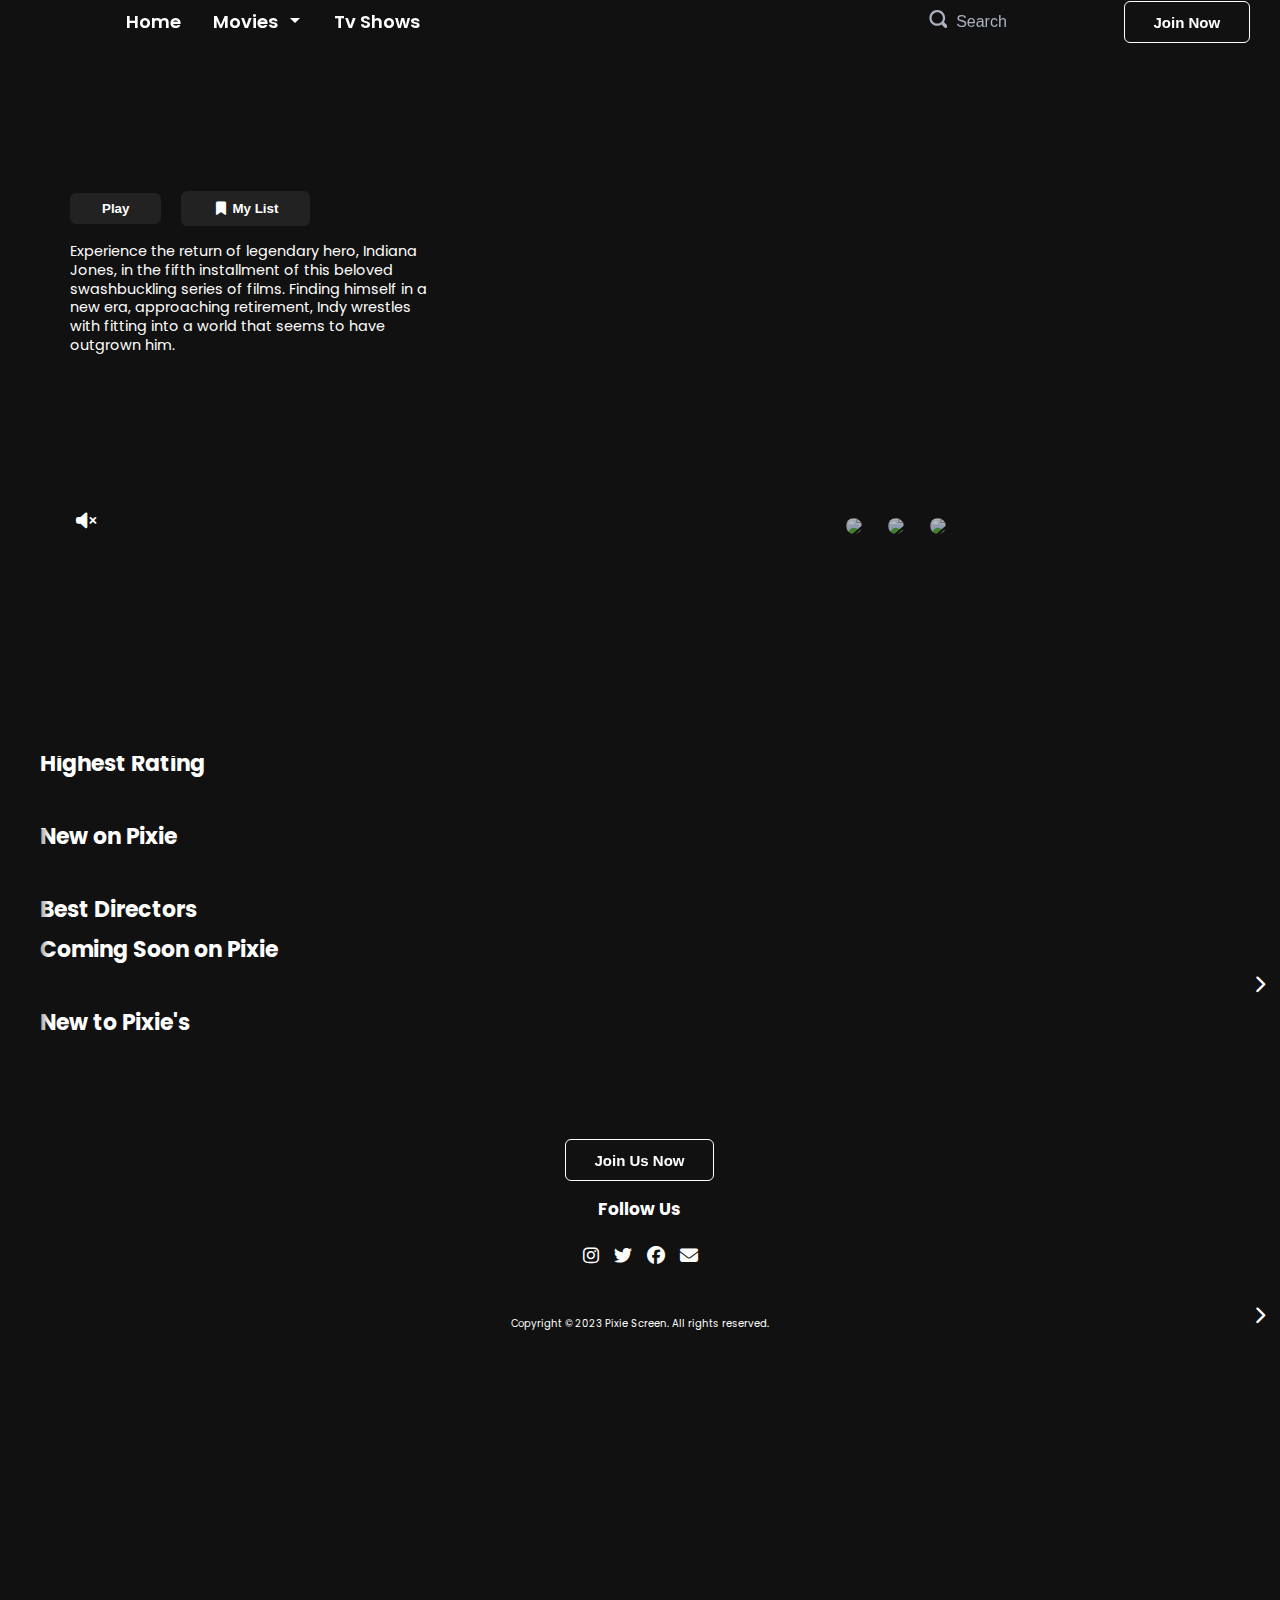
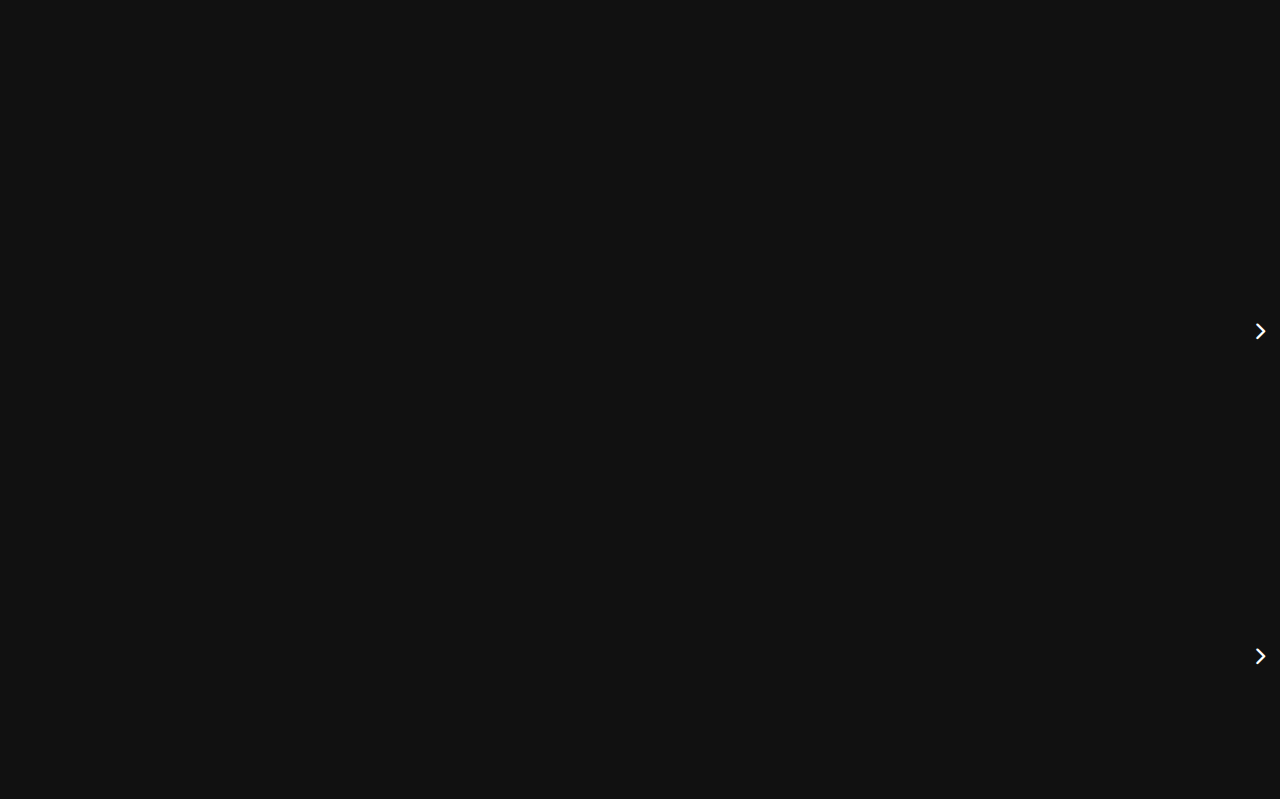
==== index.html @ b6ad453c "Add files via upload" ====
<!DOCTYPE html>
<html lang="en">
<head>
    <meta charset="UTF-8">
    <meta name="viewport" content="width=device-width, initial-scale=1.0">
    <title>PixieScreen</title>
    <link href='https://unpkg.com/boxicons@2.1.4/css/boxicons.min.css' rel='stylesheet'>
    <link rel="shortcut icon" sizes="48x48" href="images/titlelogo.svg" type="image/x-icon">
    <link rel="stylesheet" href="styles.css">
    <link rel="stylesheet" href="homepage.css">
    <link rel="stylesheet" href="responsive.css">
    <link href="https://fonts.googleapis.com/icon?family=Material+Icons" rel="stylesheet">
    <link rel="stylesheet" href="https://cdnjs.cloudflare.com/ajax/libs/font-awesome/6.2.1/css/all.min.css">
    <link rel="stylesheet" href="https://cdnjs.cloudflare.com/ajax/libs/font-awesome/4.7.0/css/font-awesome.min.css">
</head>
<body>
    
    <!-- Navigation -->
    <div class="nav" id="nav">
        <div class="nav-left">
            <img src="images/logo.svg" alt="" class="nav__logo">
            <ul class="nav-links">
                <li class="nav-link"><a href="#">Home</a></li>
                <li class="nav-link movies">
                    <a href="moviespage.html">Movies
                        <span class="material-icons dropdown-icon">
                            arrow_drop_down
                        </span>
                    </a>
                    <ul class="dropdown">
                        <li><a href="topmoviepage.html">Top Movies</a></li>
                        <li><a href="genrepage.html">Genre</a></li>
                    </ul>
                </li>
                <li class="nav-link"><a href="#">Tv Shows</a></li>
            </ul>
        </div>
        <div class="nav-right">
            <div class="inputBox_container">
                <a href="#"> <!--add here to link the search icon to search page -->
                    <svg class="search_icon" xmlns="http://www.w3.org/2000/svg" viewBox="0 0 48 48" alt="search icon">
                        <path d="M46.599 46.599a4.498 4.498 0 0 1-6.363 0l-7.941-7.941C29.028 40.749 25.167 42 21 42 9.402 42 0 32.598 
                                 0 21S9.402 0 21 0s21 9.402 21 21c0 4.167-1.251 8.028-3.342 11.295l7.941 7.941a4.498 4.498 0 0 1 0 6.363zM21 
                                 6C12.717 6 6 12.714 6 21s6.717 15 15 15c8.286 0 15-6.714 15-15S29.286 6 21 6z">
                        </path>
                    </svg>
                </a>
                <input class="inputBox" id="inputBox" type="text" placeholder="Search">
              </div>
            <button class="btn">Join Now</button>
        </div>
    </div>

    <!--Header-->
    <div class="banner" id="banner">
        <!-- <img class="banner__image" src="images/home2.jpg" alt=""> -->
        <div class="videoslider">
            <video id="banner-video" class="banner__video" autoplay muted loop>
                <source src="https://dl.dropboxusercontent.com/scl/fi/ovtzjc2kby6nh44h8yila/aquamantrailer.mp4?rlkey=3hn32ww9vm2x56pfpcq4fz0cw&dl=0" type="video/mp4">
            </video>
            <ul class="navigation">
                <li onclick="changeVideo(0)"><img src="images/thumbnail/aquamanthumb.jpg"></li>
                <li onclick="changeVideo(1)"><img src="images/thumbnail/fast7thumb.jpg"></li>
                <li onclick="changeVideo(2)"><img src="images/thumbnail/missionimposibblethumb.jpg"></li>
            </ul>
        </div>

        <div class="banner__contents">
            <h1 class="banner__title">
                <img src="images/titles/aquamantitle.png" alt="">
            </h1>
            <div class="banner__buttons">
                <button class="banner__button">Play</button>
                <button class="banner__button"><i class="banner-bookmark fa-solid fa-bookmark"></i>My List</button>
            </div>
            <div class="banner__description">
                Experience the return of legendary hero, Indiana Jones, in the fifth installment of this beloved swashbuckling 
                series of films. Finding himself in a new era, approaching retirement, Indy wrestles with fitting into a world that 
                seems to have outgrown him. 
            </div>
            <div class="mute">
                <a id="muteButton" href="#">
                    <i id="muteIcon" class="fas fa-volume-mute"></i>
                </a>
            </div>
        </div>
        <div class="banner--fadeBottom"></div>
    </div>

    <!--Highest Ratings-->
    <div class="row firstRow">
        <h2 class="titles">Highest Rating</h2>
        <div class="leftBtn">
            <a id="leftButton" href="#">
                <i id="leftIcon" class="fas fa-solid fa-chevron-left"></i>
            </a>
        </div>
        <div class="fadeRight"></div>
        <div class="row_posters">

            <!-- Start of movie card -->

            <div class="movie-card">
                <img src="images/HighestRating/coming1.jpg" alt="" class="row_poster row_posterLarge">
                <div class="movie-info">
                    <div class="movie-details">
                        <p class="movie-title">Venom (2018)</p>
                        <div class="movie-btns">
                            <button class="movie-btn watchButton" data-video="https://dl.dropboxusercontent.com/scl/fi/8om855jbzgw4jmiy310x6/homecoming.mp4?rlkey=1jggpo54aev08nsxltt621ha5&dl=0">
                                Watch
                            </button>
                            <button class="movie-btn"><i class="fa-solid fa-bookmark"></i>Watchlist</button>
                        </div>
                        <p class="synopsis">A failed reporter is bonded to an alien entity, one of many 
                           symbiotes who have invaded Earth. But the being takes a liking to 
                           Earth and decides to protect it.
                        </p>
                        <div class="rating">
                            <i class="fas fa-solid fa-star"></i>
                            <i class="fas fa-solid fa-star"></i>
                            <i class="fas fa-solid fa-star"></i>
                            <i class="fas fa-solid fa-star"></i>
                            <i class="fa-regular fa-star"></i>
                            <span class="rate">4/5</span>
                        </div>
                        <div class="tags">
                            <span class="tag">Sci-Fi</span>
                            <span class="tag">Action</span>
                        </div>
                    </div>
                </div>
            </div>

            <div class="movie-card">
                <img src="images/HighestRating/coming2.jpg" alt="" class="row_poster row_posterLarge">
                <div class="movie-info">
                    <div class="movie-details">
                        <p class="movie-title">Venom (2018)</p>
                        <div class="movie-btns">
                            <button class="movie-btn">Watch</button>
                            <button class="movie-btn"><i class="fa-solid fa-bookmark"></i>Watchlist</button>
                        </div>
                        <p class="synopsis">A failed reporter is bonded to an alien entity, one of many 
                           symbiotes who have invaded Earth. But the being takes a liking to 
                           Earth and decides to protect it.
                        </p>
                        <div class="rating">
                            <i class="fas fa-solid fa-star"></i>
                            <i class="fas fa-solid fa-star"></i>
                            <i class="fas fa-solid fa-star"></i>
                            <i class="fas fa-solid fa-star"></i>
                            <i class="fa-regular fa-star"></i>
                            <span class="rate">4/5</span>
                        </div>
                        <div class="tags">
                            <span class="tag">Sci-Fi</span>
                            <span class="tag">Action</span>
                        </div>
                    </div>
                </div>
            </div>

            <div class="movie-card">
                <img src="images/HighestRating/coming3.jpg" alt="" class="row_poster row_posterLarge">
                <div class="movie-info">
                    <div class="movie-details">
                        <p class="movie-title">Venom (2018)</p>
                        <div class="movie-btns">
                            <button class="movie-btn">Watch</button>
                            <button class="movie-btn"><i class="fa-solid fa-bookmark"></i>Watchlist</button>
                        </div>
                        <p class="synopsis">A failed reporter is bonded to an alien entity, one of many 
                           symbiotes who have invaded Earth. But the being takes a liking to 
                           Earth and decides to protect it.
                        </p>
                        <div class="rating">
                            <i class="fas fa-solid fa-star"></i>
                            <i class="fas fa-solid fa-star"></i>
                            <i class="fas fa-solid fa-star"></i>
                            <i class="fas fa-solid fa-star"></i>
                            <i class="fa-regular fa-star"></i>
                            <span class="rate">4/5</span>
                        </div>
                        <div class="tags">
                            <span class="tag">Sci-Fi</span>
                            <span class="tag">Action</span>
                        </div>
                    </div>
                </div>
            </div>

            <div class="movie-card">
                <img src="images/HighestRating/coming4.jpg" alt="" class="row_poster row_posterLarge">
                <div class="movie-info">
                    <div class="movie-details">
                        <p class="movie-title">Venom (2018)</p>
                        <div class="movie-btns">
                            <button class="movie-btn">Watch</button>
                            <button class="movie-btn"><i class="fa-solid fa-bookmark"></i>Watchlist</button>
                        </div>
                        <p class="synopsis">A failed reporter is bonded to an alien entity, one of many 
                           symbiotes who have invaded Earth. But the being takes a liking to 
                           Earth and decides to protect it.
                        </p>
                        <div class="rating">
                            <i class="fas fa-solid fa-star"></i>
                            <i class="fas fa-solid fa-star"></i>
                            <i class="fas fa-solid fa-star"></i>
                            <i class="fas fa-solid fa-star"></i>
                            <i class="fa-regular fa-star"></i>
                            <span class="rate">4/5</span>
                        </div>
                        <div class="tags">
                            <span class="tag">Sci-Fi</span>
                            <span class="tag">Action</span>
                        </div>
                    </div>
                </div>
            </div>

            <div class="movie-card">
                <img src="images/HighestRating/coming5.jpg" alt="" class="row_poster row_posterLarge">
                <div class="movie-info">
                    <div class="movie-details">
                        <p class="movie-title">Venom (2018)</p>
                        <div class="movie-btns">
                            <button class="movie-btn">Watch</button>
                            <button class="movie-btn"><i class="fa-solid fa-bookmark"></i>Watchlist</button>
                        </div>
                        <p class="synopsis">A failed reporter is bonded to an alien entity, one of many 
                           symbiotes who have invaded Earth. But the being takes a liking to 
                           Earth and decides to protect it.
                        </p>
                        <div class="rating">
                            <i class="fas fa-solid fa-star"></i>
                            <i class="fas fa-solid fa-star"></i>
                            <i class="fas fa-solid fa-star"></i>
                            <i class="fas fa-solid fa-star"></i>
                            <i class="fa-regular fa-star"></i>
                            <span class="rate">4/5</span>
                        </div>
                        <div class="tags">
                            <span class="tag">Sci-Fi</span>
                            <span class="tag">Action</span>
                        </div>
                    </div>
                </div>
            </div>

            <div class="movie-card">
                <img src="images/HighestRating/coming6.jpeg" alt="" class="row_poster row_posterLarge">
                <div class="movie-info">
                    <div class="movie-details">
                        <p class="movie-title">Venom (2018)</p>
                        <div class="movie-btns">
                            <button class="movie-btn">Watch</button>
                            <button class="movie-btn"><i class="fa-solid fa-bookmark"></i>Watchlist</button>
                        </div>
                        <p class="synopsis">A failed reporter is bonded to an alien entity, one of many 
                           symbiotes who have invaded Earth. But the being takes a liking to 
                           Earth and decides to protect it.
                        </p>
                        <div class="rating">
                            <i class="fas fa-solid fa-star"></i>
                            <i class="fas fa-solid fa-star"></i>
                            <i class="fas fa-solid fa-star"></i>
                            <i class="fas fa-solid fa-star"></i>
                            <i class="fa-regular fa-star"></i>
                            <span class="rate">4/5</span>
                        </div>
                        <div class="tags">
                            <span class="tag">Sci-Fi</span>
                            <span class="tag">Action</span>
                        </div>
                    </div>
                </div>
            </div>

            <div class="movie-card">
                <img src="images/HighestRating/coming7.jpg" alt="" class="row_poster row_posterLarge">
                <div class="movie-info">
                    <div class="movie-details">
                        <p class="movie-title">Venom (2018)</p>
                        <div class="movie-btns">
                            <button class="movie-btn">Watch</button>
                            <button class="movie-btn"><i class="fa-solid fa-bookmark"></i>Watchlist</button>
                        </div>
                        <p class="synopsis">A failed reporter is bonded to an alien entity, one of many 
                           symbiotes who have invaded Earth. But the being takes a liking to 
                           Earth and decides to protect it.
                        </p>
                        <div class="rating">
                            <i class="fas fa-solid fa-star"></i>
                            <i class="fas fa-solid fa-star"></i>
                            <i class="fas fa-solid fa-star"></i>
                            <i class="fas fa-solid fa-star"></i>
                            <i class="fa-regular fa-star"></i>
                            <span class="rate">4/5</span>
                        </div>
                        <div class="tags">
                            <span class="tag">Sci-Fi</span>
                            <span class="tag">Action</span>
                        </div>
                    </div>
                </div>
            </div>

            <div class="movie-card">
                <img src="images/HighestRating/coming8.jpg" alt="" class="row_poster row_posterLarge">
                <div class="movie-info">
                    <div class="movie-details">
                        <p class="movie-title">Venom (2018)</p>
                        <div class="movie-btns">
                            <button class="movie-btn">Watch</button>
                            <button class="movie-btn"><i class="fa-solid fa-bookmark"></i>Watchlist</button>
                        </div>
                        <p class="synopsis">A failed reporter is bonded to an alien entity, one of many 
                           symbiotes who have invaded Earth. But the being takes a liking to 
                           Earth and decides to protect it.
                        </p>
                        <div class="rating">
                            <i class="fas fa-solid fa-star"></i>
                            <i class="fas fa-solid fa-star"></i>
                            <i class="fas fa-solid fa-star"></i>
                            <i class="fas fa-solid fa-star"></i>
                            <i class="fa-regular fa-star"></i>
                            <span class="rate">4/5</span>
                        </div>
                        <div class="tags">
                            <span class="tag">Sci-Fi</span>
                            <span class="tag">Action</span>
                        </div>
                    </div>
                </div>
            </div>

            <div class="movie-card">
                <img src="images/HighestRating/coming9.jpg" alt="" class="row_poster row_posterLarge">
                <div class="movie-info">
                    <div class="movie-details">
                        <p class="movie-title">Venom (2018)</p>
                        <div class="movie-btns">
                            <button class="movie-btn">Watch</button>
                            <button class="movie-btn"><i class="fa-solid fa-bookmark"></i>Watchlist</button>
                        </div>
                        <p class="synopsis">A failed reporter is bonded to an alien entity, one of many 
                           symbiotes who have invaded Earth. But the being takes a liking to 
                           Earth and decides to protect it.
                        </p>
                        <div class="rating">
                            <i class="fas fa-solid fa-star"></i>
                            <i class="fas fa-solid fa-star"></i>
                            <i class="fas fa-solid fa-star"></i>
                            <i class="fas fa-solid fa-star"></i>
                            <i class="fa-regular fa-star"></i>
                            <span class="rate">4/5</span>
                        </div>
                        <div class="tags">
                            <span class="tag">Sci-Fi</span>
                            <span class="tag">Action</span>
                        </div>
                    </div>
                </div>
            </div>

            <div class="movie-card">
                <img src="images/HighestRating/coming10.jpg" alt="" class="row_poster row_posterLarge">
                <div class="movie-info">
                    <div class="movie-details">
                        <p class="movie-title">Venom (2018)</p>
                        <div class="movie-btns">
                            <button class="movie-btn">Watch</button>
                            <button class="movie-btn"><i class="fa-solid fa-bookmark"></i>Watchlist</button>
                        </div>
                        <p class="synopsis">A failed reporter is bonded to an alien entity, one of many 
                           symbiotes who have invaded Earth. But the being takes a liking to 
                           Earth and decides to protect it.
                        </p>
                        <div class="rating">
                            <i class="fas fa-solid fa-star"></i>
                            <i class="fas fa-solid fa-star"></i>
                            <i class="fas fa-solid fa-star"></i>
                            <i class="fas fa-solid fa-star"></i>
                            <i class="fa-regular fa-star"></i>
                            <span class="rate">4/5</span>
                        </div>
                        <div class="tags">
                            <span class="tag">Sci-Fi</span>
                            <span class="tag">Action</span>
                        </div>
                    </div>
                </div>
            </div>

            <!-- End of movies cards-->

        </div>
        <div class="rightBtn">
            <a id="rightBtn" href="#">
                <i id="rightIcon" class="fas fa-solid fa-chevron-right"></i>
            </a>
        </div>
        <div class="fadeLeft"></div>
    </div>

    <!--New on Pixie-->
    <div class="row secondRow">
        <h2 class="titles">New on Pixie</h2>
        <div class="leftBtn-2">
            <a id="leftButton2" href="#">
                <i id="leftIcon2" class="fas fa-solid fa-chevron-left"></i>
            </a>
        </div>
        <div class="fadeRight-2"></div>
        <div class="row_posters">

            <!-- Start of movie card -->

            <div class="movie-card">
                <img src="images/NewOnPixie/m1.jpg" alt="" class="row_poster row_posterLarge">
                <div class="movie-info">
                    <div class="movie-details">
                        <p class="movie-title">Venom (2018)</p>
                        <div class="movie-btns">
                            <button class="movie-btn">Watch</button>
                            <button class="movie-btn"><i class="fa-solid fa-bookmark"></i>Watchlist</button>
                        </div>
                        <p class="synopsis">A failed reporter is bonded to an alien entity, one of many 
                           symbiotes who have invaded Earth. But the being takes a liking to 
                           Earth and decides to protect it.
                        </p>
                        <div class="rating">
                            <i class="fas fa-solid fa-star"></i>
                            <i class="fas fa-solid fa-star"></i>
                            <i class="fas fa-solid fa-star"></i>
                            <i class="fas fa-solid fa-star"></i>
                            <i class="fa-regular fa-star"></i>
                            <span class="rate">4/5</span>
                        </div>
                        <div class="tags">
                            <span class="tag">Sci-Fi</span>
                            <span class="tag">Action</span>
                        </div>
                    </div>
                </div>
            </div>

            <div class="movie-card">
                <img src="images/NewOnPixie/m2.jpg" alt="" class="row_poster row_posterLarge">
                <div class="movie-info">
                    <div class="movie-details">
                        <p class="movie-title">Venom (2018)</p>
                        <div class="movie-btns">
                            <button class="movie-btn">Watch</button>
                            <button class="movie-btn"><i class="fa-solid fa-bookmark"></i>Watchlist</button>
                        </div>
                        <p class="synopsis">A failed reporter is bonded to an alien entity, one of many 
                           symbiotes who have invaded Earth. But the being takes a liking to 
                           Earth and decides to protect it.
                        </p>
                        <div class="rating">
                            <i class="fas fa-solid fa-star"></i>
                            <i class="fas fa-solid fa-star"></i>
                            <i class="fas fa-solid fa-star"></i>
                            <i class="fas fa-solid fa-star"></i>
                            <i class="fa-regular fa-star"></i>
                            <span class="rate">4/5</span>
                        </div>
                        <div class="tags">
                            <span class="tag">Sci-Fi</span>
                            <span class="tag">Action</span>
                        </div>
                    </div>
                </div>
            </div>

            <div class="movie-card">
                <img src="images/NewOnPixie/m3.jpg" alt="" class="row_poster row_posterLarge">
                <div class="movie-info">
                    <div class="movie-details">
                        <p class="movie-title">Venom (2018)</p>
                        <div class="movie-btns">
                            <button class="movie-btn">Watch</button>
                            <button class="movie-btn"><i class="fa-solid fa-bookmark"></i>Watchlist</button>
                        </div>
                        <p class="synopsis">A failed reporter is bonded to an alien entity, one of many 
                           symbiotes who have invaded Earth. But the being takes a liking to 
                           Earth and decides to protect it.
                        </p>
                        <div class="rating">
                            <i class="fas fa-solid fa-star"></i>
                            <i class="fas fa-solid fa-star"></i>
                            <i class="fas fa-solid fa-star"></i>
                            <i class="fas fa-solid fa-star"></i>
                            <i class="fa-regular fa-star"></i>
                            <span class="rate">4/5</span>
                        </div>
                        <div class="tags">
                            <span class="tag">Sci-Fi</span>
                            <span class="tag">Action</span>
                        </div>
                    </div>
                </div>
            </div>

            <div class="movie-card">
                <img src="images/NewOnPixie/m4.jpg" alt="" class="row_poster row_posterLarge">
                <div class="movie-info">
                    <div class="movie-details">
                        <p class="movie-title">Venom (2018)</p>
                        <div class="movie-btns">
                            <button class="movie-btn">Watch</button>
                            <button class="movie-btn"><i class="fa-solid fa-bookmark"></i>Watchlist</button>
                        </div>
                        <p class="synopsis">A failed reporter is bonded to an alien entity, one of many 
                           symbiotes who have invaded Earth. But the being takes a liking to 
                           Earth and decides to protect it.
                        </p>
                        <div class="rating">
                            <i class="fas fa-solid fa-star"></i>
                            <i class="fas fa-solid fa-star"></i>
                            <i class="fas fa-solid fa-star"></i>
                            <i class="fas fa-solid fa-star"></i>
                            <i class="fa-regular fa-star"></i>
                            <span class="rate">4/5</span>
                        </div>
                        <div class="tags">
                            <span class="tag">Sci-Fi</span>
                            <span class="tag">Action</span>
                        </div>
                    </div>
                </div>
            </div>

            <div class="movie-card">
                <img src="images/NewOnPixie/m5.jpg" alt="" class="row_poster row_posterLarge">
                <div class="movie-info">
                    <div class="movie-details">
                        <p class="movie-title">Venom (2018)</p>
                        <div class="movie-btns">
                            <button class="movie-btn">Watch</button>
                            <button class="movie-btn"><i class="fa-solid fa-bookmark"></i>Watchlist</button>
                        </div>
                        <p class="synopsis">A failed reporter is bonded to an alien entity, one of many 
                           symbiotes who have invaded Earth. But the being takes a liking to 
                           Earth and decides to protect it.
                        </p>
                        <div class="rating">
                            <i class="fas fa-solid fa-star"></i>
                            <i class="fas fa-solid fa-star"></i>
                            <i class="fas fa-solid fa-star"></i>
                            <i class="fas fa-solid fa-star"></i>
                            <i class="fa-regular fa-star"></i>
                            <span class="rate">4/5</span>
                        </div>
                        <div class="tags">
                            <span class="tag">Sci-Fi</span>
                            <span class="tag">Action</span>
                        </div>
                    </div>
                </div>
            </div>

            <div class="movie-card">
                <img src="images/NewOnPixie/m6.jpg" alt="" class="row_poster row_posterLarge">
                <div class="movie-info">
                    <div class="movie-details">
                        <p class="movie-title">Venom (2018)</p>
                        <div class="movie-btns">
                            <button class="movie-btn">Watch</button>
                            <button class="movie-btn"><i class="fa-solid fa-bookmark"></i>Watchlist</button>
                        </div>
                        <p class="synopsis">A failed reporter is bonded to an alien entity, one of many 
                           symbiotes who have invaded Earth. But the being takes a liking to 
                           Earth and decides to protect it.
                        </p>
                        <div class="rating">
                            <i class="fas fa-solid fa-star"></i>
                            <i class="fas fa-solid fa-star"></i>
                            <i class="fas fa-solid fa-star"></i>
                            <i class="fas fa-solid fa-star"></i>
                            <i class="fa-regular fa-star"></i>
                            <span class="rate">4/5</span>
                        </div>
                        <div class="tags">
                            <span class="tag">Sci-Fi</span>
                            <span class="tag">Action</span>
                        </div>
                    </div>
                </div>
            </div>

            <div class="movie-card">
                <img src="images/NewOnPixie/m7.jpg" alt="" class="row_poster row_posterLarge">
                <div class="movie-info">
                    <div class="movie-details">
                        <p class="movie-title">Venom (2018)</p>
                        <div class="movie-btns">
                            <button class="movie-btn">Watch</button>
                            <button class="movie-btn"><i class="fa-solid fa-bookmark"></i>Watchlist</button>
                        </div>
                        <p class="synopsis">A failed reporter is bonded to an alien entity, one of many 
                           symbiotes who have invaded Earth. But the being takes a liking to 
                           Earth and decides to protect it.
                        </p>
                        <div class="rating">
                            <i class="fas fa-solid fa-star"></i>
                            <i class="fas fa-solid fa-star"></i>
                            <i class="fas fa-solid fa-star"></i>
                            <i class="fas fa-solid fa-star"></i>
                            <i class="fa-regular fa-star"></i>
                            <span class="rate">4/5</span>
                        </div>
                        <div class="tags">
                            <span class="tag">Sci-Fi</span>
                            <span class="tag">Action</span>
                        </div>
                    </div>
                </div>
            </div>

            <div class="movie-card">
                <img src="images/NewOnPixie/m8.png" alt="" class="row_poster row_posterLarge">
                <div class="movie-info">
                    <div class="movie-details">
                        <p class="movie-title">Venom (2018)</p>
                        <div class="movie-btns">
                            <button class="movie-btn">Watch</button>
                            <button class="movie-btn"><i class="fa-solid fa-bookmark"></i>Watchlist</button>
                        </div>
                        <p class="synopsis">A failed reporter is bonded to an alien entity, one of many 
                           symbiotes who have invaded Earth. But the being takes a liking to 
                           Earth and decides to protect it.
                        </p>
                        <div class="rating">
                            <i class="fas fa-solid fa-star"></i>
                            <i class="fas fa-solid fa-star"></i>
                            <i class="fas fa-solid fa-star"></i>
                            <i class="fas fa-solid fa-star"></i>
                            <i class="fa-regular fa-star"></i>
                            <span class="rate">4/5</span>
                        </div>
                        <div class="tags">
                            <span class="tag">Sci-Fi</span>
                            <span class="tag">Action</span>
                        </div>
                    </div>
                </div>
            </div>

            <div class="movie-card">
                <img src="images/NewOnPixie/m9.jpg" alt="" class="row_poster row_posterLarge">
                <div class="movie-info">
                    <div class="movie-details">
                        <p class="movie-title">Venom (2018)</p>
                        <div class="movie-btns">
                            <button class="movie-btn">Watch</button>
                            <button class="movie-btn"><i class="fa-solid fa-bookmark"></i>Watchlist</button>
                        </div>
                        <p class="synopsis">A failed reporter is bonded to an alien entity, one of many 
                           symbiotes who have invaded Earth. But the being takes a liking to 
                           Earth and decides to protect it.
                        </p>
                        <div class="rating">
                            <i class="fas fa-solid fa-star"></i>
                            <i class="fas fa-solid fa-star"></i>
                            <i class="fas fa-solid fa-star"></i>
                            <i class="fas fa-solid fa-star"></i>
                            <i class="fa-regular fa-star"></i>
                            <span class="rate">4/5</span>
                        </div>
                        <div class="tags">
                            <span class="tag">Sci-Fi</span>
                            <span class="tag">Action</span>
                        </div>
                    </div>
                </div>
            </div>

            <div class="movie-card">
                <img src="images/NewOnPixie/m10.jpg" alt="" class="row_poster row_posterLarge">
                <div class="movie-info">
                    <div class="movie-details">
                        <p class="movie-title">Venom (2018)</p>
                        <div class="movie-btns">
                            <button class="movie-btn">Watch</button>
                            <button class="movie-btn"><i class="fa-solid fa-bookmark"></i>Watchlist</button>
                        </div>
                        <p class="synopsis">A failed reporter is bonded to an alien entity, one of many 
                           symbiotes who have invaded Earth. But the being takes a liking to 
                           Earth and decides to protect it.
                        </p>
                        <div class="rating">
                            <i class="fas fa-solid fa-star"></i>
                            <i class="fas fa-solid fa-star"></i>
                            <i class="fas fa-solid fa-star"></i>
                            <i class="fas fa-solid fa-star"></i>
                            <i class="fa-regular fa-star"></i>
                            <span class="rate">4/5</span>
                        </div>
                        <div class="tags">
                            <span class="tag">Sci-Fi</span>
                            <span class="tag">Action</span>
                        </div>
                    </div>
                </div>
            </div>

            <!-- End of movies cards-->

        </div>
        <div class="rightBtn-2">
            <a id="rightBtn2" href="#">
                <i id="rightIcon2" class="fas fa-solid fa-chevron-right"></i>
            </a>
        </div>
        <div class="fadeLeft-2"></div>
    </div>

    <!--Best Director-->
    <div class="row">
        <h2 class="titles directors">Best Directors</h2>
        <div class="row_posters bestDirectors">
            <img src="images/bestdirector/1.svg" alt="" class="bestDirector">
            <img src="images/bestdirector/2.svg" alt="" class="bestDirector">
            <img src="images/bestdirector/3.svg" alt="" class="bestDirector">
            <img src="images/bestdirector/4.svg" alt="" class="bestDirector">
            <img src="images/bestdirector/5.svg" alt="" class="bestDirector">
            <img src="images/bestdirector/6.svg" alt="" class="bestDirector">
            <img src="images/bestdirector/7.svg" alt="" class="bestDirector">
            <img src="images/bestdirector/8.svg" alt="" class="bestDirector">   
            <img src="images/bestdirector/9.svg" alt="" class="bestDirector">
            <img src="images/bestdirector/10.svg" alt="" class="bestDirector">
        </div>
    </div>

    <!--Coming Soon on Pixie-->
    <div class="row fourthRow">
        <h2 class="titles">Coming Soon on Pixie</h2>
        <div class="leftBtn-3">
            <a id="leftButton3" href="#">
                <i id="leftIcon3" class="fas fa-solid fa-chevron-left"></i>
            </a>
        </div>
        <div class="fadeRight-3"></div>
        <div class="row_posters">

            <!-- Start of movie card -->

            <div class="movie-card">
                <img src="images/ComingSoon/1.jpg" alt="" class="row_poster-land row_posterLarge-land">
                <div class="movie-info-land">
                    <div class="movie-details"> 
                        <p class="movie-title">Venom (2018)</p>
                        <div class="movie-btns">
                            <button class="movie-btn">Watch</button>
                            <button class="movie-btn"><i class="fa-solid fa-bookmark"></i>Watchlist</button>
                        </div>
                        <p class="synopsis">A failed reporter is bonded to an alien entity, one of many 
                           symbiotes who have invaded Earth. But the being takes a liking to 
                           Earth and decides to protect it.
                        </p>
                        <div class="rating">
                            <i class="fas fa-solid fa-star"></i>
                            <i class="fas fa-solid fa-star"></i>
                            <i class="fas fa-solid fa-star"></i>
                            <i class="fas fa-solid fa-star"></i>
                            <i class="fa-regular fa-star"></i>
                            <span class="rate">4/5</span>
                        </div>
                        <div class="tags">
                            <span class="tag">Sci-Fi</span>
                            <span class="tag">Action</span>
                        </div>
                    </div>
                </div>
            </div>

            <div class="movie-card">
                <img src="images/ComingSoon/2.jpg" alt="" class="row_poster-land row_posterLarge-land">
                <div class="movie-info-land">
                    <div class="movie-details"> 
                        <p class="movie-title">Venom (2018)</p>
                        <div class="movie-btns">
                            <button class="movie-btn">Watch</button>
                            <button class="movie-btn"><i class="fa-solid fa-bookmark"></i>Watchlist</button>
                        </div>
                        <p class="synopsis">A failed reporter is bonded to an alien entity, one of many 
                           symbiotes who have invaded Earth. But the being takes a liking to 
                           Earth and decides to protect it.
                        </p>
                        <div class="rating">
                            <i class="fas fa-solid fa-star"></i>
                            <i class="fas fa-solid fa-star"></i>
                            <i class="fas fa-solid fa-star"></i>
                            <i class="fas fa-solid fa-star"></i>
                            <i class="fa-regular fa-star"></i>
                            <span class="rate">4/5</span>
                        </div>
                        <div class="tags">
                            <span class="tag">Sci-Fi</span>
                            <span class="tag">Action</span>
                        </div>
                    </div>
                </div>
            </div>


            <div class="movie-card">
                <img src="images/ComingSoon/3.png" alt="" class="row_poster-land row_posterLarge-land">
                <div class="movie-info-land">
                    <div class="movie-details"> 
                        <p class="movie-title">Venom (2018)</p>
                        <div class="movie-btns">
                            <button class="movie-btn">Watch</button>
                            <button class="movie-btn"><i class="fa-solid fa-bookmark"></i>Watchlist</button>
                        </div>
                        <p class="synopsis">A failed reporter is bonded to an alien entity, one of many 
                           symbiotes who have invaded Earth. But the being takes a liking to 
                           Earth and decides to protect it.
                        </p>
                        <div class="rating">
                            <i class="fas fa-solid fa-star"></i>
                            <i class="fas fa-solid fa-star"></i>
                            <i class="fas fa-solid fa-star"></i>
                            <i class="fas fa-solid fa-star"></i>
                            <i class="fa-regular fa-star"></i>
                            <span class="rate">4/5</span>
                        </div>
                        <div class="tags">
                            <span class="tag">Sci-Fi</span>
                            <span class="tag">Action</span>
                        </div>
                    </div>
                </div>
            </div>


            <div class="movie-card">
                <img src="images/ComingSoon/4.jpg" alt="" class="row_poster-land row_posterLarge-land">
                <div class="movie-info-land">
                    <div class="movie-details"> 
                        <p class="movie-title">Venom (2018)</p>
                        <div class="movie-btns">
                            <button class="movie-btn">Watch</button>
                            <button class="movie-btn"><i class="fa-solid fa-bookmark"></i>Watchlist</button>
                        </div>
                        <p class="synopsis">A failed reporter is bonded to an alien entity, one of many 
                           symbiotes who have invaded Earth. But the being takes a liking to 
                           Earth and decides to protect it.
                        </p>
                        <div class="rating">
                            <i class="fas fa-solid fa-star"></i>
                            <i class="fas fa-solid fa-star"></i>
                            <i class="fas fa-solid fa-star"></i>
                            <i class="fas fa-solid fa-star"></i>
                            <i class="fa-regular fa-star"></i>
                            <span class="rate">4/5</span>
                        </div>
                        <div class="tags">
                            <span class="tag">Sci-Fi</span>
                            <span class="tag">Action</span>
                        </div>
                    </div>
                </div>
            </div>


            <div class="movie-card">
                <img src="images/ComingSoon/5.jpg" alt="" class="row_poster-land row_posterLarge-land">
                <div class="movie-info-land">
                    <div class="movie-details"> 
                        <p class="movie-title">Venom (2018)</p>
                        <div class="movie-btns">
                            <button class="movie-btn">Watch</button>
                            <button class="movie-btn"><i class="fa-solid fa-bookmark"></i>Watchlist</button>
                        </div>
                        <p class="synopsis">A failed reporter is bonded to an alien entity, one of many 
                           symbiotes who have invaded Earth. But the being takes a liking to 
                           Earth and decides to protect it.
                        </p>
                        <div class="rating">
                            <i class="fas fa-solid fa-star"></i>
                            <i class="fas fa-solid fa-star"></i>
                            <i class="fas fa-solid fa-star"></i>
                            <i class="fas fa-solid fa-star"></i>
                            <i class="fa-regular fa-star"></i>
                            <span class="rate">4/5</span>
                        </div>
                        <div class="tags">
                            <span class="tag">Sci-Fi</span>
                            <span class="tag">Action</span>
                        </div>
                    </div>
                </div>
            </div>


            <div class="movie-card">
                <img src="images/ComingSoon/6.webp" alt="" class="row_poster-land row_posterLarge-land">
                <div class="movie-info-land">
                    <div class="movie-details"> 
                        <p class="movie-title">Venom (2018)</p>
                        <div class="movie-btns">
                            <button class="movie-btn">Watch</button>
                            <button class="movie-btn"><i class="fa-solid fa-bookmark"></i>Watchlist</button>
                        </div>
                        <p class="synopsis">A failed reporter is bonded to an alien entity, one of many 
                           symbiotes who have invaded Earth. But the being takes a liking to 
                           Earth and decides to protect it.
                        </p>
                        <div class="rating">
                            <i class="fas fa-solid fa-star"></i>
                            <i class="fas fa-solid fa-star"></i>
                            <i class="fas fa-solid fa-star"></i>
                            <i class="fas fa-solid fa-star"></i>
                            <i class="fa-regular fa-star"></i>
                            <span class="rate">4/5</span>
                        </div>
                        <div class="tags">
                            <span class="tag">Sci-Fi</span>
                            <span class="tag">Action</span>
                        </div>
                    </div>
                </div>
            </div>


            <div class="movie-card">
                <img src="images/ComingSoon/7.webp" alt="" class="row_poster-land row_posterLarge-land">
                <div class="movie-info-land">
                    <div class="movie-details"> 
                        <p class="movie-title">Venom (2018)</p>
                        <div class="movie-btns">
                            <button class="movie-btn">Watch</button>
                            <button class="movie-btn"><i class="fa-solid fa-bookmark"></i>Watchlist</button>
                        </div>
                        <p class="synopsis">A failed reporter is bonded to an alien entity, one of many 
                           symbiotes who have invaded Earth. But the being takes a liking to 
                           Earth and decides to protect it.
                        </p>
                        <div class="rating">
                            <i class="fas fa-solid fa-star"></i>
                            <i class="fas fa-solid fa-star"></i>
                            <i class="fas fa-solid fa-star"></i>
                            <i class="fas fa-solid fa-star"></i>
                            <i class="fa-regular fa-star"></i>
                            <span class="rate">4/5</span>
                        </div>
                        <div class="tags">
                            <span class="tag">Sci-Fi</span>
                            <span class="tag">Action</span>
                        </div>
                    </div>
                </div>
            </div>


            <div class="movie-card">
                <img src="images/ComingSoon/8.jpg" alt="" class="row_poster-land row_posterLarge-land">
                <div class="movie-info-land">
                    <div class="movie-details"> 
                        <p class="movie-title">Venom (2018)</p>
                        <div class="movie-btns">
                            <button class="movie-btn">Watch</button>
                            <button class="movie-btn"><i class="fa-solid fa-bookmark"></i>Watchlist</button>
                        </div>
                        <p class="synopsis">A failed reporter is bonded to an alien entity, one of many 
                           symbiotes who have invaded Earth. But the being takes a liking to 
                           Earth and decides to protect it.
                        </p>
                        <div class="rating">
                            <i class="fas fa-solid fa-star"></i>
                            <i class="fas fa-solid fa-star"></i>
                            <i class="fas fa-solid fa-star"></i>
                            <i class="fas fa-solid fa-star"></i>
                            <i class="fa-regular fa-star"></i>
                            <span class="rate">4/5</span>
                        </div>
                        <div class="tags">
                            <span class="tag">Sci-Fi</span>
                            <span class="tag">Action</span>
                        </div>
                    </div>
                </div>
            </div>


            <div class="movie-card">
                <img src="images/ComingSoon/9.webp" alt="" class="row_poster-land row_posterLarge-land">
                <div class="movie-info-land">
                    <div class="movie-details"> 
                        <p class="movie-title">Venom (2018)</p>
                        <div class="movie-btns">
                            <button class="movie-btn">Watch</button>
                            <button class="movie-btn"><i class="fa-solid fa-bookmark"></i>Watchlist</button>
                        </div>
                        <p class="synopsis">A failed reporter is bonded to an alien entity, one of many 
                           symbiotes who have invaded Earth. But the being takes a liking to 
                           Earth and decides to protect it.
                        </p>
                        <div class="rating">
                            <i class="fas fa-solid fa-star"></i>
                            <i class="fas fa-solid fa-star"></i>
                            <i class="fas fa-solid fa-star"></i>
                            <i class="fas fa-solid fa-star"></i>
                            <i class="fa-regular fa-star"></i>
                            <span class="rate">4/5</span>
                        </div>
                        <div class="tags">
                            <span class="tag">Sci-Fi</span>
                            <span class="tag">Action</span>
                        </div>
                    </div>
                </div>
            </div>
        </div>

        <!-- End of movies cards-->
        <div class="rightBtn-3">
            <a id="rightBtn3" href="#">
                <i id="rightIcon3" class="fas fa-solid fa-chevron-right"></i>
            </a>
        </div>
        <div class="fadeLeft-3"></div>
    </div>
    
    <!--New to Pixie's-->
    <div class="row fifthRow">
        <h2 class="titles">New to Pixie's</h2>
        <div class="leftBtn-4">
            <a id="leftButton4" href="#">
                <i id="leftIcon4" class="fas fa-solid fa-chevron-left"></i>
            </a>
        </div>
        <div class="fadeRight-4"></div>
        <div class="row_posters">

            <!-- Start of movie card -->

            <div class="movie-card">
                <img src="images/NewToPixie/1.webp" alt="" class="row_poster row_posterLarge">
                <div class="movie-info">
                    <div class="movie-details">
                        <p class="movie-title">Venom (2018)</p>
                        <div class="movie-btns">
                            <button class="movie-btn">Watch</button>
                            <button class="movie-btn"><i class="fa-solid fa-bookmark"></i>Watchlist</button>
                        </div>
                        <p class="synopsis">A failed reporter is bonded to an alien entity, one of many 
                            symbiotes who have invaded Earth. But the being takes a liking to 
                            Earth and decides to protect it.
                        </p>
                        <div class="rating">
                            <i class="fas fa-solid fa-star"></i>
                            <i class="fas fa-solid fa-star"></i>
                            <i class="fas fa-solid fa-star"></i>
                            <i class="fas fa-solid fa-star"></i>
                            <i class="fa-regular fa-star"></i>
                            <span class="rate">4/5</span>
                        </div>
                        <div class="tags">
                            <span class="tag">Sci-Fi</span>
                            <span class="tag">Action</span>
                        </div>
                    </div>
                </div>
            </div>

            <div class="movie-card">
                <img src="images/NewToPixie/2.webp" alt="" class="row_poster row_posterLarge">
                <div class="movie-info">
                    <div class="movie-details">
                        <p class="movie-title">Venom (2018)</p>
                        <div class="movie-btns">
                            <button class="movie-btn">Watch</button>
                            <button class="movie-btn"><i class="fa-solid fa-bookmark"></i>Watchlist</button>
                        </div>
                        <p class="synopsis">A failed reporter is bonded to an alien entity, one of many 
                            symbiotes who have invaded Earth. But the being takes a liking to 
                            Earth and decides to protect it.
                        </p>
                        <div class="rating">
                            <i class="fas fa-solid fa-star"></i>
                            <i class="fas fa-solid fa-star"></i>
                            <i class="fas fa-solid fa-star"></i>
                            <i class="fas fa-solid fa-star"></i>
                            <i class="fa-regular fa-star"></i>
                            <span class="rate">4/5</span>
                        </div>
                        <div class="tags">
                            <span class="tag">Sci-Fi</span>
                            <span class="tag">Action</span>
                        </div>
                    </div>
                </div>
            </div>


            <div class="movie-card">
                <img src="images/NewToPixie/3.webp" alt="" class="row_poster row_posterLarge">
                <div class="movie-info">
                    <div class="movie-details">
                        <p class="movie-title">Venom (2018)</p>
                        <div class="movie-btns">
                            <button class="movie-btn">Watch</button>
                            <button class="movie-btn"><i class="fa-solid fa-bookmark"></i>Watchlist</button>
                        </div>
                        <p class="synopsis">A failed reporter is bonded to an alien entity, one of many 
                            symbiotes who have invaded Earth. But the being takes a liking to 
                            Earth and decides to protect it.
                        </p>
                        <div class="rating">
                            <i class="fas fa-solid fa-star"></i>
                            <i class="fas fa-solid fa-star"></i>
                            <i class="fas fa-solid fa-star"></i>
                            <i class="fas fa-solid fa-star"></i>
                            <i class="fa-regular fa-star"></i>
                            <span class="rate">4/5</span>
                        </div>
                        <div class="tags">
                            <span class="tag">Sci-Fi</span>
                            <span class="tag">Action</span>
                        </div>
                    </div>
                </div>
            </div>


            <div class="movie-card">
                <img src="images/NewToPixie/4.jpeg" alt="" class="row_poster row_posterLarge">
                <div class="movie-info">
                    <div class="movie-details">
                        <p class="movie-title">Venom (2018)</p>
                        <div class="movie-btns">
                            <button class="movie-btn">Watch</button>
                            <button class="movie-btn"><i class="fa-solid fa-bookmark"></i>Watchlist</button>
                        </div>
                        <p class="synopsis">A failed reporter is bonded to an alien entity, one of many 
                            symbiotes who have invaded Earth. But the being takes a liking to 
                            Earth and decides to protect it.
                        </p>
                        <div class="rating">
                            <i class="fas fa-solid fa-star"></i>
                            <i class="fas fa-solid fa-star"></i>
                            <i class="fas fa-solid fa-star"></i>
                            <i class="fas fa-solid fa-star"></i>
                            <i class="fa-regular fa-star"></i>
                            <span class="rate">4/5</span>
                        </div>
                        <div class="tags">
                            <span class="tag">Sci-Fi</span>
                            <span class="tag">Action</span>
                        </div>
                    </div>
                </div>
            </div>


            <div class="movie-card">
                <img src="images/NewToPixie/5.webp" alt="" class="row_poster row_posterLarge">
                <div class="movie-info">
                    <div class="movie-details">
                        <p class="movie-title">Venom (2018)</p>
                        <div class="movie-btns">
                            <button class="movie-btn">Watch</button>
                            <button class="movie-btn"><i class="fa-solid fa-bookmark"></i>Watchlist</button>
                        </div>
                        <p class="synopsis">A failed reporter is bonded to an alien entity, one of many 
                            symbiotes who have invaded Earth. But the being takes a liking to 
                            Earth and decides to protect it.
                        </p>
                        <div class="rating">
                            <i class="fas fa-solid fa-star"></i>
                            <i class="fas fa-solid fa-star"></i>
                            <i class="fas fa-solid fa-star"></i>
                            <i class="fas fa-solid fa-star"></i>
                            <i class="fa-regular fa-star"></i>
                            <span class="rate">4/5</span>
                        </div>
                        <div class="tags">
                            <span class="tag">Sci-Fi</span>
                            <span class="tag">Action</span>
                        </div>
                    </div>
                </div>
            </div>


            <div class="movie-card">
                <img src="images/NewToPixie/6.webp" alt="" class="row_poster row_posterLarge">
                <div class="movie-info">
                    <div class="movie-details">
                        <p class="movie-title">Venom (2018)</p>
                        <div class="movie-btns">
                            <button class="movie-btn">Watch</button>
                            <button class="movie-btn"><i class="fa-solid fa-bookmark"></i>Watchlist</button>
                        </div>
                        <p class="synopsis">A failed reporter is bonded to an alien entity, one of many 
                            symbiotes who have invaded Earth. But the being takes a liking to 
                            Earth and decides to protect it.
                        </p>
                        <div class="rating">
                            <i class="fas fa-solid fa-star"></i>
                            <i class="fas fa-solid fa-star"></i>
                            <i class="fas fa-solid fa-star"></i>
                            <i class="fas fa-solid fa-star"></i>
                            <i class="fa-regular fa-star"></i>
                            <span class="rate">4/5</span>
                        </div>
                        <div class="tags">
                            <span class="tag">Sci-Fi</span>
                            <span class="tag">Action</span>
                        </div>
                    </div>
                </div>
            </div>


            <div class="movie-card">
                <img src="images/NewToPixie/7.jpeg" alt="" class="row_poster row_posterLarge">
                <div class="movie-info">
                    <div class="movie-details">
                        <p class="movie-title">Venom (2018)</p>
                        <div class="movie-btns">
                            <button class="movie-btn">Watch</button>
                            <button class="movie-btn"><i class="fa-solid fa-bookmark"></i>Watchlist</button>
                        </div>
                        <p class="synopsis">A failed reporter is bonded to an alien entity, one of many 
                            symbiotes who have invaded Earth. But the being takes a liking to 
                            Earth and decides to protect it.
                        </p>
                        <div class="rating">
                            <i class="fas fa-solid fa-star"></i>
                            <i class="fas fa-solid fa-star"></i>
                            <i class="fas fa-solid fa-star"></i>
                            <i class="fas fa-solid fa-star"></i>
                            <i class="fa-regular fa-star"></i>
                            <span class="rate">4/5</span>
                        </div>
                        <div class="tags">
                            <span class="tag">Sci-Fi</span>
                            <span class="tag">Action</span>
                        </div>
                    </div>
                </div>
            </div>


            <div class="movie-card">
                <img src="images/NewToPixie/8.jpg" alt="" class="row_poster row_posterLarge">
                <div class="movie-info">
                    <div class="movie-details">
                        <p class="movie-title">Venom (2018)</p>
                        <div class="movie-btns">
                            <button class="movie-btn">Watch</button>
                            <button class="movie-btn"><i class="fa-solid fa-bookmark"></i>Watchlist</button>
                        </div>
                        <p class="synopsis">A failed reporter is bonded to an alien entity, one of many 
                            symbiotes who have invaded Earth. But the being takes a liking to 
                            Earth and decides to protect it.
                        </p>
                        <div class="rating">
                            <i class="fas fa-solid fa-star"></i>
                            <i class="fas fa-solid fa-star"></i>
                            <i class="fas fa-solid fa-star"></i>
                            <i class="fas fa-solid fa-star"></i>
                            <i class="fa-regular fa-star"></i>
                            <span class="rate">4/5</span>
                        </div>
                        <div class="tags">
                            <span class="tag">Sci-Fi</span>
                            <span class="tag">Action</span>
                        </div>
                    </div>
                </div>
            </div>


            <div class="movie-card">
                <img src="images/NewToPixie/9.jpg" alt="" class="row_poster row_posterLarge">
                <div class="movie-info">
                    <div class="movie-details">
                        <p class="movie-title">Venom (2018)</p>
                        <div class="movie-btns">
                            <button class="movie-btn">Watch</button>
                            <button class="movie-btn"><i class="fa-solid fa-bookmark"></i>Watchlist</button>
                        </div>
                        <p class="synopsis">A failed reporter is bonded to an alien entity, one of many 
                            symbiotes who have invaded Earth. But the being takes a liking to 
                            Earth and decides to protect it.
                        </p>
                        <div class="rating">
                            <i class="fas fa-solid fa-star"></i>
                            <i class="fas fa-solid fa-star"></i>
                            <i class="fas fa-solid fa-star"></i>
                            <i class="fas fa-solid fa-star"></i>
                            <i class="fa-regular fa-star"></i>
                            <span class="rate">4/5</span>
                        </div>
                        <div class="tags">
                            <span class="tag">Sci-Fi</span>
                            <span class="tag">Action</span>
                        </div>
                    </div>
                </div>
            </div>

        </div>
        <!-- End of movies cards-->
        <div class="rightBtn-4">
            <a id="rightBtn4" href="#">
                <i id="rightIcon4" class="fas fa-solid fa-chevron-right"></i>
            </a>
        </div>
        <div class="fadeLeft-4"></div>
    </div>
 
    <!-- footer -->
    <footer>
        <div class="btnFooter">
            <button class="btnSignUp">Join Us Now</button>
        </div>
        <div class="footer-content">
            <h3 class="followUs title">Follow Us</h3>
            <ul class="followUs">
                <li><a href=""><i class="fab fa-brands fa-instagram"></i></a></li>
                <li><a href=""><i class="fab fa-brands fa-twitter"></i></a></li>
                <li><a href=""><i class="fab fa-brands fa-facebook"></i></a></li>
                <li><a href=""><i class="fas fa-regular fa-envelope"></i></a></li>
            </ul>
        </div>
        <div class="footer-content">
            <a href="#"><img src="images/logo.svg" alt="" class="nav__logoFooter"></a>
        </div>
        <div class="footer-content">
            <p class="copyrightFooter">Copyright &copy; 2023 Pixie Screen. All rights reserved.</p>
        </div>
    </footer>

    <!-- link to the javascript file -->
    <script src="homepage.js"></script>
</body>
</html>
---- styles.css ----
@import url('https://fonts.googleapis.com/css2?family=Poppins:wght@500;600;700;800&display=swap');

* {
    margin: 0;
    padding: 0;
    box-sizing: border-box;
  }

html{
    scroll-behavior: smooth;
}
  
body {
    font-family: 'Poppins', sans-serif;
    background-color: #111;
    
}

.nav{
    display: flex;
    justify-content: space-between;
    align-items: center;
    position: sticky;
    top: 0;
    width: 100%;
    padding: 0 10px;
    z-index: 999; 
}

.nav-left , .nav-right{
    display: flex;
    align-items: center;
}

.nav-right{
    gap: 2.1em;
}

.nav__logo{
    width: 100px;
    object-fit: contain;
}

.nav__black{
    /* background-color: #000; */
    background-image: linear-gradient(to top,transparent,#111,#000);
}

.nav-links{
    list-style: none;
    display: flex;
    justify-content: flex-start;
    /* transition: all 2s ease-in-out; */
}

.nav-link{
    height: 100%;
    padding: 0.5rem 1rem;
    font-weight: 600;
    font-size: 10px;
    cursor: pointer;
}

.movies a{
    display: flex;
}

.dropdown-icon {
    font-size: 10px;
    position: relative;
    right: -5px;
    transform: rotate(0deg);
    transition: 0.3s ease-in-out all;
}

.movies:hover .dropdown-icon{
    transform: rotate(180deg);
}

/* Dropdown option */

.nav-link .dropdown li{
    display: block;
}

.nav-link .dropdown {
    width: 100%;
    position: absolute;
    z-index: 999;
    display: none;
    top: 70px;
}

.nav-link a:hover{
    color: #E39F33;
    border-radius: 0.5rem;
}

.movies:hover ul.dropdown{ 
    display: block;
}

a{
    text-decoration: none;
    color: white;
    transition: all ease 0.3s;
    font-size: 18px;
} 

.inputBox_container {
    display: flex;
    align-items: center;
    flex-direction: row;
    max-width: 11em;
    width: fit-content;
    height: 42px;
    background: transparent;
    border-radius: 0.5em;
    overflow: hidden;
    transition: all 0.3s;
}

.inputBox_container:hover{
    background-color: #111;
    
}

.search_icon {
    height: 1em;
    padding: 0 0.5em 0 0.8em;
    fill: #abb2bf;
}

.inputBox {
background-color: transparent;
color: white;
outline: none;
width: 150%;
border: 0;
padding: 0.5em 1.5em 0.5em 0;
font-size: 1em;
}

::placeholder {
color: #abb2bf;
}

.btn {
    appearance: none;
    background-color: transparent;
    border: 0.12em solid white;
    border-radius: 0.4em;
    box-sizing: border-box;
    color: white;
    cursor: pointer;
    display: inline-block;
    font-family: Roobert,-apple-system,BlinkMacSystemFont,"Segoe UI",Helvetica,Arial,sans-serif,"Apple Color Emoji","Segoe UI Emoji","Segoe UI Symbol";
    font-size: 15px;
    font-weight: 550;
    line-height: normal;
    margin: 0;
    margin-right: 20px;
    min-height: 2.8em;
    min-width: 95px;
    outline: none;
    padding: 0.1em 1.9em;
    text-align: center;
    text-decoration: none;
    transition: all 300ms cubic-bezier(.23, 1, 0.32, 1);
    user-select: none;
    -webkit-user-select: none;
    touch-action: manipulation;
    will-change: transform;
   }
   
   .btn:disabled {
    pointer-events: none;
   }
   
   .btn:hover {
    color: #E39F33;
    background-color: #000000;
    border: 0.12em solid #E39F33;
    box-shadow: rgba(0, 0, 0, 0.25) 0 8px 15px;
   }


/* Banner */

.banner {
    position: relative;
    color: white;
    object-fit: contain;
    height: 448px;
}

.banner__video{
    position: absolute;
    top: -99px;
    left: 0;
    object-fit: cover;
    width: 100%;
    height: 165%;
    opacity: 0.5;
    z-index: -999;
}

.videoslider .navigation{
    position: absolute;
    bottom: -50px;
    left: 70%;
    transform: translateX(-50%);
    z-index: 100;
    display: flex;
    justify-content: center;
    align-items: center;
}

.videoslider .navigation li{
    list-style: none;
    cursor: pointer;
    margin: 0 10px;
    border-radius: 4px;
    padding: 3px 3px 0;
    opacity: 0.7;
    transition: 0.5s;
}

.videoslider .navigation li:hover{
    opacity: 1;
}

.videoslider .navigation li img{
    width: 110px;
    border-radius: 9px;
    transition: 0.5s;
}

.videoslider .navigation li img:hover{
    width: 125px;
}

.banner__contents {
    position: relative;
    margin-left: 70px;
    padding-top: 100px;
    height: 200px;
}

.mute {
    position: absolute;
    top: 29rem;
    left: 6px;
}


.banner__title img{
    width: 22rem;
    height: auto;
}

.banner__description{
    width: 70rem;
    line-height: 1.3;
    padding-top: 1rem;
    font-size: 0.9rem;
    max-width: 360px;
    height: 180px;
}

.banner__button{
    cursor: pointer;
    color: white;
    outline: none;
    border: none;
    font-weight: 700;
    border-radius: 0.5vw;
    padding-left: 2rem;
    padding-right: 2rem;
    margin-right: 1rem;
    padding-top: 0.5rem;
    padding-bottom: 0.5rem;
    background-color: rgba(51, 51, 51, 0.5);
}

.banner__button:hover{
    color: #000;
    background-color: #e6e6e6;
    transition: all 0.2s;
} 

.banner-bookmark{
    margin-right: 3px;
}

.banner--fadeBottom {
    position: absolute;
    bottom: -265px;
    width: 100%;
    height: 8.4rem;
    background-image: linear-gradient(180deg, transparent, #111, #111);
}

.row_poster{
    max-width: 200px;
    padding-top: 0px;
    object-fit: contain;
    max-height: 100px;
    margin-right: 9px;
    margin: 10px;
    transition: transform 450ms;
}

.row_poster-land{
    transition: transform 450ms;
}

.row_posters{
    display: flex;
    overflow-y: hidden;
    overflow-x: scroll;
    padding: 20px;
    transition: scroll-behavior 450ms;
}
.row_poster:hover{
    transform:scale(1.28);
}

.row_posters::-webkit-scrollbar{
    display: none;
}
.row_posterLarge{
    max-height: 250px;
    border-radius: 0.3rem;
    z-index: 1;
}

.row_posterLarge-land{
    max-height: 250px;
    max-width: 500px;
    border-radius: 0.3rem;
    z-index: 1;
}

.directors{
    position: absolute;
    padding-left: 20px;
}

.bestDirector{
    max-height: 250px;
    padding-left: 0px;
    max-width : 250px;
    padding-left: -90px;
    margin-right: -40px;
    clip-path: circle();
}

.row_posterLarge:hover{
    transform: scale(1.09);
}

/* Movie Card Hover to display information of movie*/

.movie-card {
    display: flex;
    position: relative;
    object-fit: contain; 
    margin: 0 21px;
} 

.movie-card img{
    margin: 0 -15px; 
} 

.movie-info {
    display: none;
    position: absolute;
    bottom: 0;
    background: linear-gradient(to top,#000,#111 50%,transparent);
    width: 124%;
    height: 110%;
    color: white;
    margin-left: -17px;
    padding: 10px;
    border-radius: 0.5rem;
    transform: scale(1); 
    transition: transform 45ms;
}

.movie-info-land {
    display: none;
    position: absolute;
    bottom: 0;
    background: linear-gradient(to top,#000,#111 50%,transparent);
    width: 400px;
    height: 260px;
    color: white;
    margin-left: 8px;
    padding: 10px;
    border-radius: 0.8rem;
    transform: scale(1); 
    transition: transform 45ms;
}

.movie-card:hover .movie-info {
    display: block;
    transform: scale(1.2);
    z-index: 3;
}

.movie-card:hover .movie-info-land {
    display: block;
    transform: scale(1.2);
    z-index: 3;
}

.movie-card:hover .row_poster {
    transform: scale(1.2);
    filter: blur(0.9px);
    z-index: 2;
}

/*For Landscape poster*/
.movie-card:hover .row_poster-land {
    transform: scale(1.07);
    filter: blur(0.9px);
    z-index: 2;
}

.movie-details{
    margin-top: 65px;
}


.movie-title{
    font-size: 14px;
}

.movie-btns{
    display: flex;
}

.movie-btn{
    margin-top: 10px;

}

.movie-btn{
    cursor: pointer;
    color: black;
    outline: none;
    border: none;
    font-weight: 700;
    font-size: 8.3px;
    border-radius: 0.3em;
    padding-left: 0.5rem;
    padding-right: 0.5rem;
    margin-right: 0.2rem;
    padding-top: 0.2rem;
    padding-bottom: 0.2rem;
    background-color: white;
}

.fa-bookmark {
    padding: 3px;
}

.fa-star{
    margin-right: -2px;
}
.movie-btn:hover{
    color: #000;
    background-color: #E39F33;
    transition: all 0.2s;
} 

.synopsis{
    font-size: 8.5px;
    margin-top: 10px;
}

.rating{
    position: relative;
    padding: 3px 0;
}

.rating .fa-star{
    color: rgb(213, 190, 58);
    font-size: 9px;
}

.rate{
    font-size: 9px;
}

.tags span{
    padding: 0.2em 0.25em;
    color: #fff;
    font-size: 8.2px;
    border-radius: 0.3em;
    border: 1.7px solid rgba(255, 255, 255, 0.5);
}

/* Footer */
footer {
    display: flex;
    flex-direction: column;
    align-items: center;
    padding-top: 60px;
}

.btnSignUp {
    padding-top: 10px;
    background-color: transparent;
    border: 0.12em solid white;
    border-radius: 0.4em;
    color: white;
    cursor: pointer;
    font-family: Roobert,-apple-system,BlinkMacSystemFont,"Segoe UI",Helvetica,Arial,sans-serif,"Apple Color Emoji","Segoe UI Emoji","Segoe UI Symbol";
    font-size: 15px;
    font-weight: 550;
    line-height: normal;

    min-height: 2.8em;
    min-width: 95px;
    padding: 0.1em 1.9em;
    text-align: center;
    text-decoration: none;
    transition: all 300ms cubic-bezier(.23, 1, 0.32, 1);
    user-select: none;
    -webkit-user-select: none;
    touch-action: manipulation;
    will-change: transform;
}
   
.btnSignUp:disabled {
    pointer-events: none;
}
   
.btnSignUp:hover {
    color: #E39F33;
    background-color: #000000;
    border: 0.12em solid #E39F33;
    box-shadow: rgba(0, 0, 0, 0.25) 0 8px 15px;
}

/* Follow Us */

.followUs{
    padding-top: 15px;
    font-size: 17px;
    color: white;
}

.title{
    display: inline-block;
    padding-left:20px;
}

.followUs li{
    display: inline-block;
    padding: 5px;
    text-align: center;
    list-style: none;
}

.followUs a i{
    transition: all 0.3s ;
}

a:hover i {
    color:#E39F33 !important;
    transform: scale(1.2);
}

.nav__logoFooter{
    width: 75px;
    object-fit: contain;
}

.copyrightFooter {
    color: white;
    font-size: 10px;
    width: 70vh;
    text-align: center;
    padding: 15px; 
}
---- homepage.css ----
/* Posters */

.row{
    color: white;
    margin-left:20px ;
}

.firstRow{
    padding-top: 16rem;
}

.titles{
    padding-left: 20px;
    font-size: 22px;
}

/* Button to swipe the poster */

.leftBtn{
    position: absolute;
    top: 60.7em;
    left: 15px;
    z-index: 6;
}

.leftBtn-2{
    position: absolute;
    top: 81.4em;
    left: 15px;
    z-index: 6;
}

.leftBtn-3{
    position: absolute;
    top: 119.9em;
    left: 15px;
    z-index: 6;
}

.leftBtn-4{
    position: absolute;
    top: 140.2em;
    left: 15px;
    z-index: 6;
}

.rightBtn{
    position: absolute;
    top: 60.7em;
    right: 15px;
    z-index: 6;
}

.rightBtn-2{
    position: absolute;
    top: 81.4em;
    right: 15px;
    z-index: 6;
}

.rightBtn-3{
    position: absolute;
    top: 119.9em;
    right: 15px;
    z-index: 6;
}

.rightBtn-4{
    position: absolute;
    top: 140.2em;
    right: 15px;
    z-index: 6;
}

.fadeRight{
    position: absolute;
    width: 50px;
    height: 300px;
    top: 51.8em;
    left: 0;
    z-index: 2;
    background-image: linear-gradient(to left, transparent, #111, #111);
}

.fadeLeft{
    position: absolute;
    width: 55px;
    height: 300px;
    top: 52.8em;
    right: 0;
    z-index: 5;
    background-image: linear-gradient(to right, transparent, #111, #111);
}

.fadeRight-2{
    position: absolute;
    width: 55px;
    height: 300px;
    top: 72em;
    left: 0;
    z-index: 5;
    background-image: linear-gradient(to left, transparent, #111, #111);
}

.fadeLeft-2{
    position: absolute;
    width: 55px;
    height: 300px;
    top: 72em;
    right: 0;
    z-index: 5;
    background-image: linear-gradient(to right, transparent, #111, #111);
}

.fadeRight-3{
    position: absolute;
    width: 57px;
    height: 310px;
    top: 110.2em;
    left: 0;
    z-index: 5;
    background-image: linear-gradient(to left, transparent, #111, #111);
}

.fadeLeft-3{
    position: absolute;
    width: 55px;
    height: 300px;
    top: 112em;
    right: 0;
    z-index: 5;
    background-image: linear-gradient(to right, transparent, #111, #111);
}

.fadeRight-4{
    position: absolute;
    width: 57px;
    height: 300px;
    top: 131.2em;
    left: 0;
    z-index: 5;
    background-image: linear-gradient(to left, transparent, #111, #111);
}


.fadeLeft-4{
    position: absolute;
    width: 55px;
    height: 300px;
    top: 131.2em;
    right: 0;
    z-index: 5;
    background-image: linear-gradient(to right, transparent, #111, #111);
}
---- responsive.css ----
@media only screen and (max-width: 828px){

    .nav-link .dropdown {   
        top: 52px;
    }

    .btn {
        max-height: 2.9em;
        max-width: 150px;
        font-size: 11px;
    }
}

@media only screen and (max-width: 700px) {
    
    .nav{
        flex-direction: row;
        justify-content: flex-start;
    }
    .nav__logo{
        width: 93px;
    }

    .nav-left , .nav-right{
        width: 100%;
        justify-content: space-evenly;
    }

    .nav-links{
        flex-direction: row;
        justify-content: flex-start;
        width: 100%;
    }

    .nav-link{
        padding-left: 0px;
    }

    .nav-link a{
        font-size: 13px;
        width: 100%;
    }

    .nav-link .dropdown {   
        top: 55px;
    }

    .btn {
        margin-right: 20px;
        max-height: 1.8em;
        max-width: 100px;
        font-size: 11px;
    }


    /*Banner*/
    
    .banner {
        height: 224px;
    }

    .videoslider .navigation{
        position: absolute;
        bottom: 48px;
        left: 87%;
        transform: translateX(-50%);
        z-index: 100;
        display: flex;
        flex-direction: column;
        justify-content: flex-end;
        align-items: center;
    }

    .videoslider .navigation li{
        margin: 0 5px;
        border-radius: 4px;
        padding: 3px 3px 0;
        opacity: 0.7;
        transition: 0.5s;
    }

    .videoslider .navigation li img{
        width: 70px;
        border-radius: 9px;
        transition: 0.5s;
    }

    .banner__contents {
        padding-top: 4px;
        height: 100px;
    }

    .mute {
        position: absolute;
        top: 11rem;
        left: 6px;
    }

    .banner__video{
        position: absolute;
        margin-top: 10px;
        width: 100%;
        height: 160%;
        height: px;
        top: -110px;
        object-fit: cover;
    } 

    .banner__title img{
        width: 8rem;
        height: auto;

    }

    .banner__description{
        width: 26rem;
        font-size: 9px;
        padding-top: 1.2rem;
        max-width: 300px;
    }

    .banner__button{
        padding-left: 1rem; 
        padding-right: 1rem; 
        margin-right: 1rem;
        padding-top: 0.25rem; 
        padding-bottom: 0.25rem; 
    }

    .banner--fadeBottom {
        top: 11.2em;
        bottom: -1px;
        width: 100%;
        height: 8.4rem;
        z-index: -1;
        background-image: linear-gradient(180deg, transparent, #111, #111);
    }

    /*Poster*/

    .row{
        margin-left:10px ;
    }

    .firstRow{
        padding-top: 5rem;
    }

    .titles{
        padding-left: 10px;
    }

    /* Button to swipe the poster */

    .leftBtn{
        top: 32.7em;
    }

    .rightBtn{
        top: 32.7em;
    }

    .leftBtn-2{
        top: 49em;
    }

    .rightBtn-2{
        top: 49em;
    }

    .leftBtn-3{
        top: 78em;
    }

    .rightBtn-3{
        top: 78em;
    }

    /* Fade of the button */

    .fadeRight{
        width: 30px;
        height: 225px;
        top: 27em;
    }

    .fadeLeft{
        width: 35px;
        height: 225px;
        top: 27em;
    }

    .fadeRight-2{
        width: 30px;
        height: 225px;
        top: 43em;
    }

    .fadeLeft-2{
        width: 35px;
        height: 225px;
        top: 43em;
    }

    .fadeRight-3{
        width: 30px;
        height: 225px;
        top: 72em;
    }

    .fadeLeft-3{
        width: 35px;
        height: 225px;
        top: 72em;
    }

    .row_poster{
        max-height: 50px;
        margin-right: 5px;
    }

    .row_posters{
        padding: 10px;
    }

    .row_posterLarge{
        max-height: 200px;
    }

    .bestDirector{
        max-height: 185px;
        max-width : 185px;
        padding-left: -45px;
        margin-right: -20px;
    }

    /* Movie Card Hover to display information of movie*/

    .movie-info {
        width: 134%;
        height: 110%;
        color: white;
    }
    .movie-details{
        margin-top: 35px;
    }

    .synopsis{
        font-size: 6.4px;
    }

}

@media only screen and (max-width: 590px) {

.inputBox_container{
    background: transparent;
}

.inputBox{
    display: none;
}

.search_icon {
    height: 23px;
    padding: 0 0.5em 0 0.8em;
    fill: white;
}

.btn {
    margin-right: 250px;
    max-height: 1.8em;
    max-width: 100px;
    font-size: 11px;
}

}
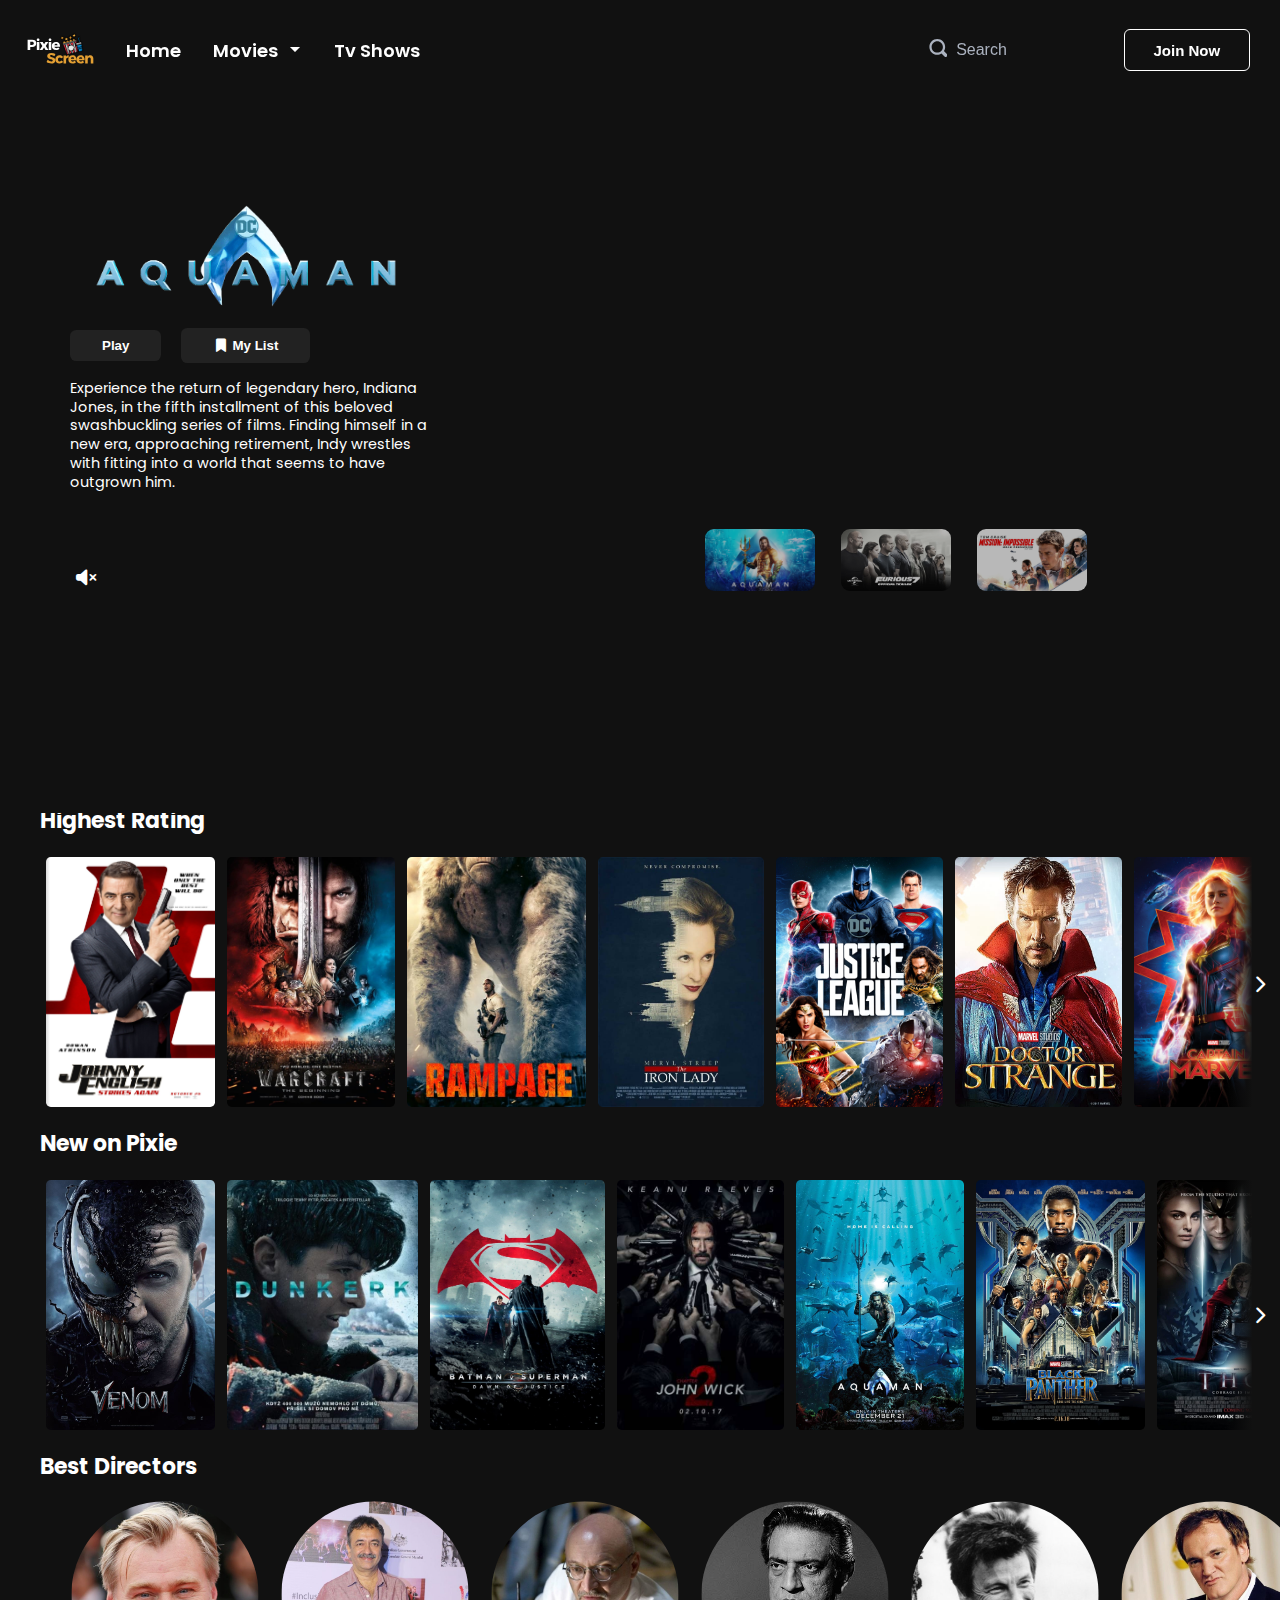
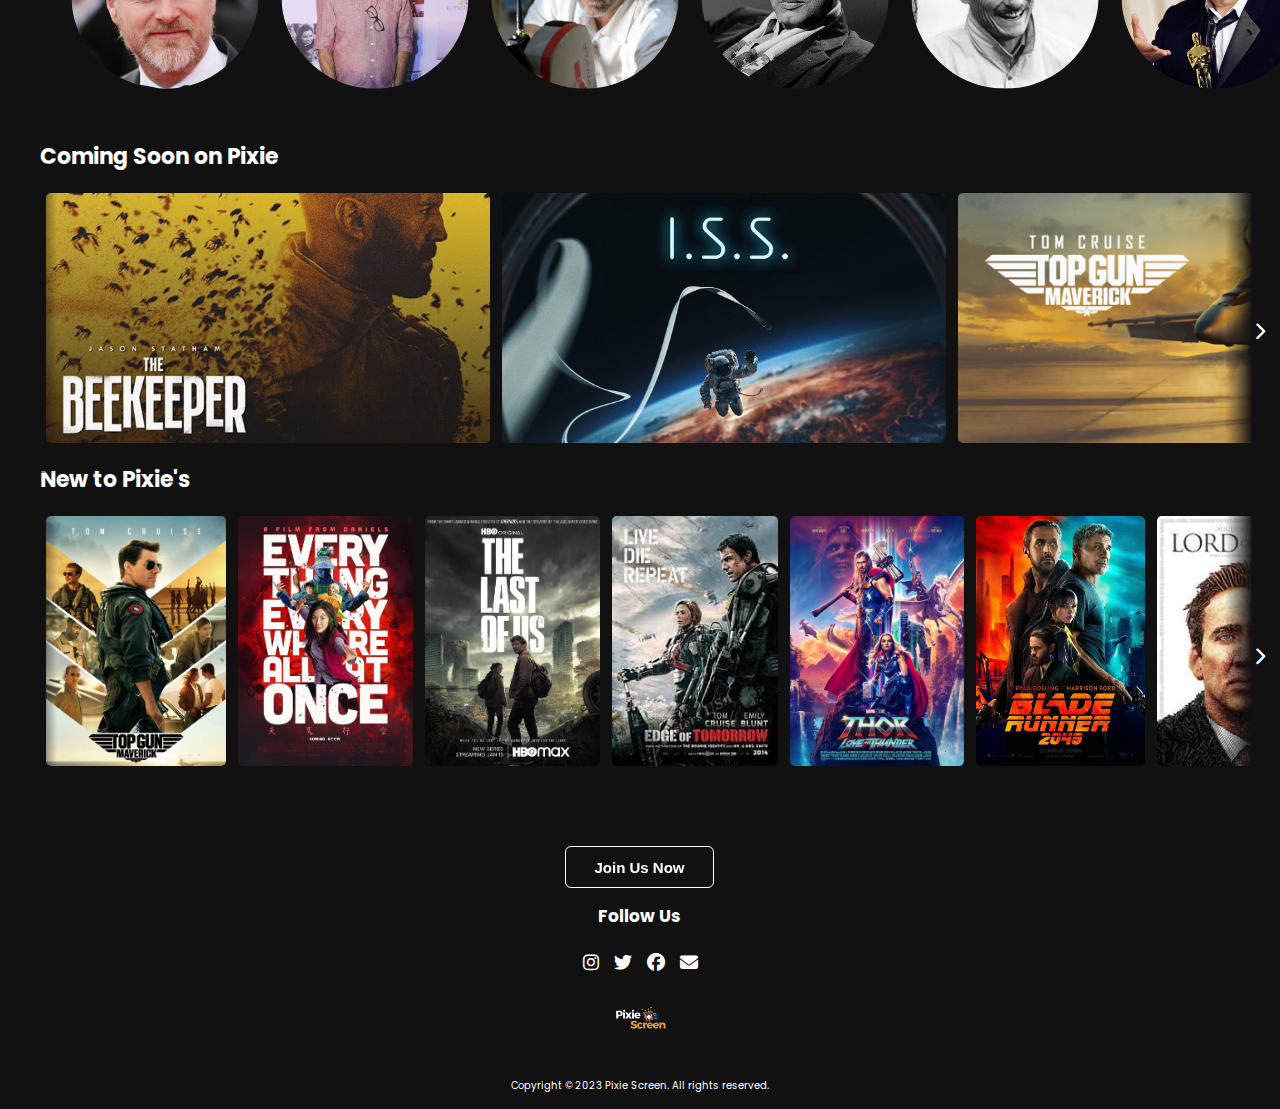
==== commit 5b56801b: "modify the code" ====
--- a/index.html
+++ b/index.html
@@ -53,10 +53,9 @@
 
     <!--Header-->
     <div class="banner" id="banner">
-        <!-- <img class="banner__image" src="images/home2.jpg" alt=""> -->
         <div class="videoslider">
             <video id="banner-video" class="banner__video" autoplay muted loop>
-                <source src="https://dl.dropboxusercontent.com/scl/fi/ovtzjc2kby6nh44h8yila/aquamantrailer.mp4?rlkey=3hn32ww9vm2x56pfpcq4fz0cw&dl=0" type="video/mp4">
+                <source src="images/Trailer/aquamantrailers.mp4" type="video/mp4">
             </video>
             <ul class="navigation">
                 <li onclick="changeVideo(0)"><img src="images/thumbnail/aquamanthumb.jpg"></li>
